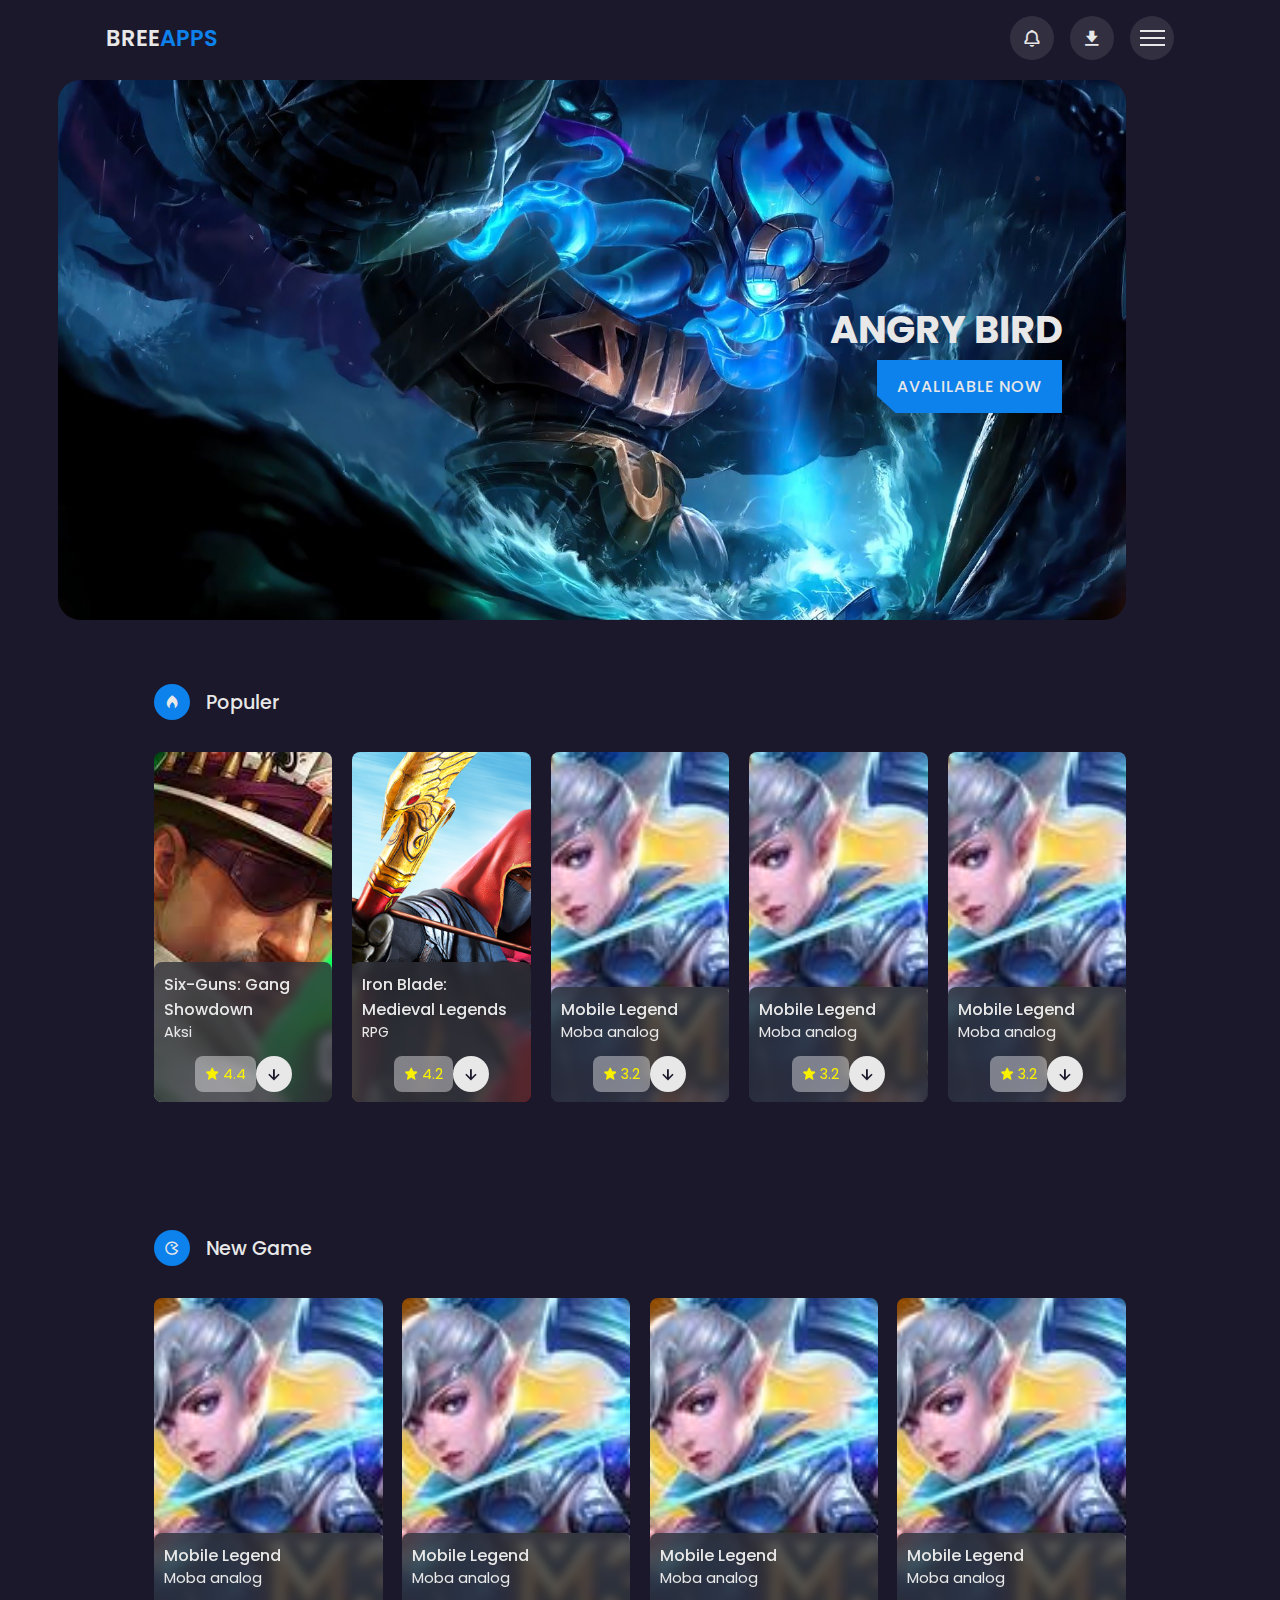
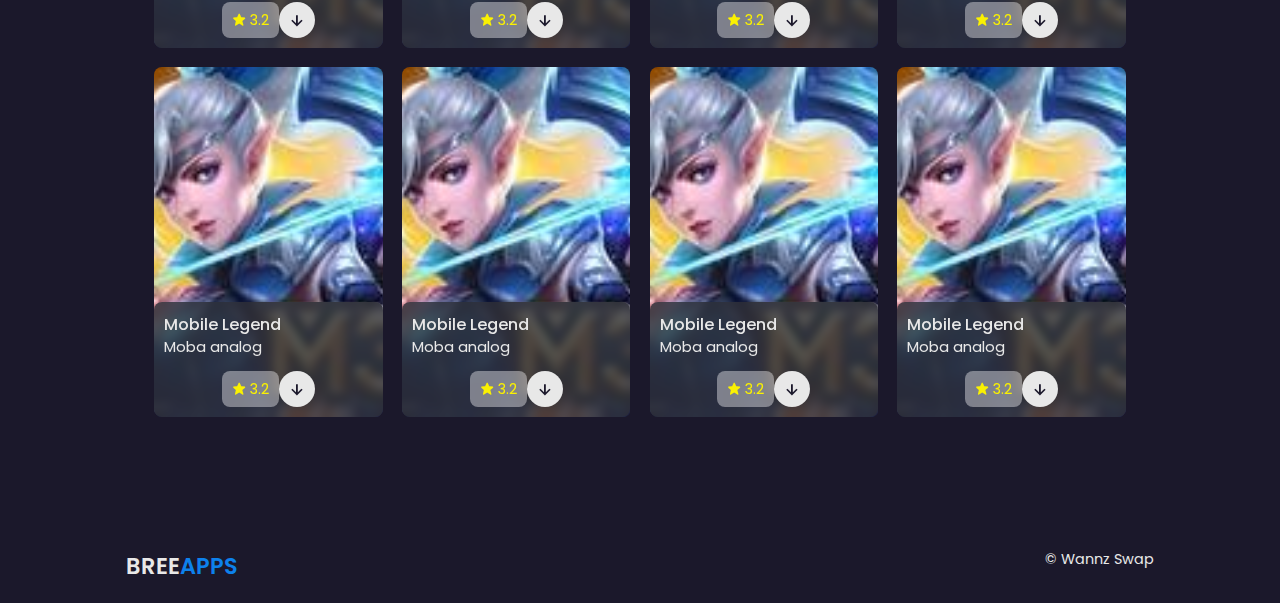
==== index.html @ 5d50002e "Add files via upload" ====
<!DOCTYPE html>
<html lang="en">

<head>
    <meta charset="UTF-8">
    <meta http-equiv="X-UA-Compatible" content="IE=edge">
    <meta name="viewport" content="width=device-width, initial-scale=1.0">
    <title>BreeApps</title>
    <link rel="stylesheet" href="css/style.css">
    <link rel="shortcut icon" href="img/slide.jpg" type="image/x-icon">
    <link href='https://unpkg.com/boxicons@2.1.2/css/boxicons.min.css' rel='stylesheet'>
    <link rel="stylesheet" href="css/swiper-bundle.css">
    <link rel="stylesheet" href="https://cdn.jsdelivr.net/npm/swiper@8/swiper-bundle.min.css" />

</head>

<body>
    <div class="progress">
        <div class="progress-bar" id="scrool-bar">

        </div>
    </div>
    <!--Header-->
    <header>
        <!--Nav-->
        <div class="nav container">
            <!--Logo-->
            <a href="index.html" class="logo">Bree<span>Apps</span></a>
            <!--NavIcons-->
            <div class="nav-icons">
                <i class="bx bx-bell bx-tada" id="bell-icon"><span></span></i>
                <i class="bx bxs-download"></i>
                <div class="menu-icon">
                    <div class="line1"></div>
                    <div class="line2"></div>
                    <div class="line3"></div>
                </div>
            </div>
            <div class="menu">
                <img src="img/slide.jpg" alt="">
                <div class="navbar">
                    <li><a href="index.html">Home</a></li>
                    <li><a href="#trending">Trending</a></li>
                    <li><a href="new">New Games</a></li>
                    <li><a href="#action">Action Games</a></li>
                    <li><a href="#contact">Contact</a></li>
                </div>
            </div>






            <div class="notification">
                <div class="notification-box">
                    <i class='bx bxs-check-circle'></i>
                    <p>File anda sedang di download</p>
                </div>
                <div class="notification-box box-color">
                    <i class='bx bxs-x-circle'></i>
                    <p>File error tidak bisa di download</p>
                </div>
            </div>
        </div>
    </header>

    <section class="home container" id="home">
        <img src="img/slide.jpg" alt="" srcset="">
        <div class="home-text">
            <h1>Angry Bird</h1>
            <a href="#" class="btn">Avalilable now</a>
    </section>




    <section class="trending container">
        <div class="heading">
            <i class="bx bxs-flame"></i>
            <h2>Populer</h2>
        </div>





        <div class="trending-content swiper">
            <div class="swiper-wrapper">

                <!--Slide1-->
                <div class="swiper-slide">
                    <div class="box">
                        <img src="img/six-guns.jpg" alt="" srcset="">
                        <div class="box-text">
                            <h2>Six-Guns: Gang Showdown</h2>
                            <h3>Aksi</h3>
                            <div class="rating-download">
                                <div class="rating">
                                    <i class="bx bxs-star"></i>
                                    <span>4.4</span>
                                </div>
                                <a href="six-guns.html" class="box-btn"><i class='bx bx-down-arrow-alt'></i></a>
                            </div>
                        </div>
                    </div>
                </div>
                <!--Slide2-->
                <div class="swiper-slide">
                    <div class="box">
                        <img src="img/Iron Blade-logo.png" alt="" srcset="">
                        <div class="box-text">
                            <h2>Iron Blade: Medieval Legends</h2>
                            <h3>RPG</h3>
                            <div class="rating-download">
                                <div class="rating">
                                    <i class="bx bxs-star"></i>
                                    <span>4.2</span>
                                </div>
                                <a href="download.html" class="box-btn"><i class='bx bx-down-arrow-alt'></i></a>
                            </div>
                        </div>
                    </div>
                </div>


                <!--Slide1-->
                <div class="swiper-slide">
                    <div class="box">
                        <img src="img/mlbb.jpg" alt="" srcset="">
                        <div class="box-text">
                            <h2>Mobile Legend</h2>
                            <h3>Moba analog</h3>
                            <div class="rating-download">
                                <div class="rating">
                                    <i class="bx bxs-star"></i>
                                    <span>3.2</span>
                                </div>
                                <a href="#" class="box-btn"><i class='bx bx-down-arrow-alt'></i></a>
                            </div>
                        </div>
                    </div>
                </div>
                <!--Slide1-->
                <div class="swiper-slide">
                    <div class="box">
                        <img src="img/mlbb.jpg" alt="" srcset="">
                        <div class="box-text">
                            <h2>Mobile Legend</h2>
                            <h3>Moba analog</h3>
                            <div class="rating-download">
                                <div class="rating">
                                    <i class="bx bxs-star"></i>
                                    <span>3.2</span>
                                </div>
                                <a href="#" class="box-btn"><i class='bx bx-down-arrow-alt'></i></a>
                            </div>
                        </div>
                    </div>
                </div>
                <!--Slide1-->
                <div class="swiper-slide">
                    <div class="box">
                        <img src="img/mlbb.jpg" alt="" srcset="">
                        <div class="box-text">
                            <h2>Mobile Legend</h2>
                            <h3>Moba analog</h3>
                            <div class="rating-download">
                                <div class="rating">
                                    <i class="bx bxs-star"></i>
                                    <span>3.2</span>
                                </div>
                                <a href="#" class="box-btn"><i class='bx bx-down-arrow-alt'></i></a>
                            </div>
                        </div>
                    </div>
                </div>
                <!--Slide1-->
                <div class="swiper-slide">
                    <div class="box">
                        <img src="img/mlbb.jpg" alt="" srcset="">
                        <div class="box-text">
                            <h2>Mobile Legend</h2>
                            <h3>Moba analog</h3>
                            <div class="rating-download">
                                <div class="rating">
                                    <i class="bx bxs-star"></i>
                                    <span>3.2</span>
                                </div>
                                <a href="#" class="box-btn"><i class='bx bx-down-arrow-alt'></i></a>
                            </div>
                        </div>
                    </div>
                </div>
                <!--Slide1-->
                <div class="swiper-slide">
                    <div class="box">
                        <img src="img/mlbb.jpg" alt="" srcset="">
                        <div class="box-text">
                            <h2>Mobile Legend</h2>
                            <h3>Moba analog</h3>
                            <div class="rating-download">
                                <div class="rating">
                                    <i class="bx bxs-star"></i>
                                    <span>3.2</span>
                                </div>
                                <a href="#" class="box-btn"><i class='bx bx-down-arrow-alt'></i></a>
                            </div>
                        </div>
                    </div>
                </div>



            </div>
        </div>

    </section>






    <section class="new container" id="new">
        <div class="heading">
            <i class="bx bx-game"></i>
            <h2>New Game</h2>
        </div>

        <div class="new-content">
            <!--Box1-->
            <div class="box">
                <img src="img/mlbb.jpg" alt="" srcset="">
                <div class="box-text">
                    <h2>Mobile Legend</h2>
                    <h3>Moba analog</h3>
                    <div class="rating-download">
                        <div class="rating">
                            <i class="bx bxs-star"></i>
                            <span>3.2</span>
                        </div>
                        <a href="#" class="box-btn"><i class='bx bx-down-arrow-alt'></i></a>
                    </div>
                </div>
            </div>

            <!--Box1-->
            <div class="box">
                <img src="img/mlbb.jpg" alt="" srcset="">
                <div class="box-text">
                    <h2>Mobile Legend</h2>
                    <h3>Moba analog</h3>
                    <div class="rating-download">
                        <div class="rating">
                            <i class="bx bxs-star"></i>
                            <span>3.2</span>
                        </div>
                        <a href="#" class="box-btn"><i class='bx bx-down-arrow-alt'></i></a>
                    </div>
                </div>
            </div>

            <!--Box1-->
            <div class="box">
                <img src="img/mlbb.jpg" alt="" srcset="">
                <div class="box-text">
                    <h2>Mobile Legend</h2>
                    <h3>Moba analog</h3>
                    <div class="rating-download">
                        <div class="rating">
                            <i class="bx bxs-star"></i>
                            <span>3.2</span>
                        </div>
                        <a href="#" class="box-btn"><i class='bx bx-down-arrow-alt'></i></a>
                    </div>
                </div>
            </div>

            <!--Box1-->
            <div class="box">
                <img src="img/mlbb.jpg" alt="" srcset="">
                <div class="box-text">
                    <h2>Mobile Legend</h2>
                    <h3>Moba analog</h3>
                    <div class="rating-download">
                        <div class="rating">
                            <i class="bx bxs-star"></i>
                            <span>3.2</span>
                        </div>
                        <a href="#" class="box-btn"><i class='bx bx-down-arrow-alt'></i></a>
                    </div>
                </div>
            </div>

            <!--Box1-->
            <div class="box">
                <img src="img/mlbb.jpg" alt="" srcset="">
                <div class="box-text">
                    <h2>Mobile Legend</h2>
                    <h3>Moba analog</h3>
                    <div class="rating-download">
                        <div class="rating">
                            <i class="bx bxs-star"></i>
                            <span>3.2</span>
                        </div>
                        <a href="#" class="box-btn"><i class='bx bx-down-arrow-alt'></i></a>
                    </div>
                </div>
            </div>

            <!--Box1-->
            <div class="box">
                <img src="img/mlbb.jpg" alt="" srcset="">
                <div class="box-text">
                    <h2>Mobile Legend</h2>
                    <h3>Moba analog</h3>
                    <div class="rating-download">
                        <div class="rating">
                            <i class="bx bxs-star"></i>
                            <span>3.2</span>
                        </div>
                        <a href="#" class="box-btn"><i class='bx bx-down-arrow-alt'></i></a>
                    </div>
                </div>
            </div>
            <!--Box1-->
            <div class="box">
                <img src="img/mlbb.jpg" alt="" srcset="">
                <div class="box-text">
                    <h2>Mobile Legend</h2>
                    <h3>Moba analog</h3>
                    <div class="rating-download">
                        <div class="rating">
                            <i class="bx bxs-star"></i>
                            <span>3.2</span>
                        </div>
                        <a href="#" class="box-btn"><i class='bx bx-down-arrow-alt'></i></a>
                    </div>
                </div>
            </div>
            <!--Box1-->
            <div class="box">
                <img src="img/mlbb.jpg" alt="" srcset="">
                <div class="box-text">
                    <h2>Mobile Legend</h2>
                    <h3>Moba analog</h3>
                    <div class="rating-download">
                        <div class="rating">
                            <i class="bx bxs-star"></i>
                            <span>3.2</span>
                        </div>
                        <a href="#" class="box-btn"><i class='bx bx-down-arrow-alt'></i></a>
                    </div>
                </div>
            </div>


        </div>


        <div class="next-page">
            <a href="#">Next Page</a>
        </div>
    </section>





    <div class="copyright container">
        <a href="#" class="logo">Bree<span>Apps</span></a>
        <p>&#169; Wannz Swap</p>
    </div>
</body>
<script src="js/swiper-bundle.min.js"></script>
<script src="js/main.js"></script>

</html>
---- css/style.css ----
@import url('https://fonts.googleapis.com/css2?family=Poppins:ital,wght@0,500;0,600;0,700;1,400&display=swap');


* {

    font-family: 'Poppins', sans-serif;
    margin: 0;
    padding: 0;
    scroll-behavior: smooth;
    box-sizing: border-box;
    list-style: none;
    text-decoration: none;
    scroll-padding-top: 2rem;
}

:root {
    --main-color: #0d81ec;

    --dark-color: #1b182b;

    --light-color: #322f40;

    --text-color: hsl(0, 0%, 91%);

}

::selection {
    color: var(--text-color);
    background: var(--main-color);
}

section {
    padding: 4rem 3rem;
}

img {
    width: 100%;
}

body {
    color: var(--text-color);
    background: var(--dark-color);

}

.container {
    max-width: 1068px;
    margin: auto;
    width: 100%;
}

header {
    position: fixed;
    top: 0;
    left: 0;
    width: 100%;
    background: var(--dark-color);
    z-index: 100;
}

.nav {
    display: flex;
    align-items: center;
    justify-content: center;
    padding: 16px 0;

}

.logo {
    font-size: 1.4rem;
    font-weight: 600;
    color: var(--text-color);
    text-transform: uppercase;
    margin: 0 auto 0 0;
}

.logo span {
    color: var(--main-color);
}

.nav-icons {
    display: flex;
    align-items: center;
    column-gap: 1rem;
}

.nav-icons .bx {
    font-size: 20px;
    width: 44px;
    height: 44px;
    display: grid;
    place-items: center;
    color: var(--text-color);
    background: var(--light-color);
    border-radius: 50%;
    cursor: pointer;
}

#bell-icon {
    position: relative;
}

#bell-icon span {
    content: '';
    width: 5px;
    height: 5px;
    border-radius: 50%;
    background: var(--light-color);
    position: absolute;
    top: 10rem;
    right: 14px;
}

.menu-icon {
    display: flex;
    flex-direction: column;
    align-items: center;
    justify-content: center;
    row-gap: 5px;
    width: 44px;
    height: 44px;
    border-radius: 50%;
    background: var(--light-color);
    z-index: 200;
    transition: 0.3s;
}

.menu-icon div {
    display: block;
    background: var(--text-color);
    height: 2px;
    width: 25px;
    transition: 0.3s;

}

.move .line1 {
    transform: rotate(-45deg) translate(-5px, 5px);
}

.move .line2 {
    opacity: 0;
}

.move .line3 {
    transform: rotate(45deg) translate(-5px, -5px);
}

.menu {
    position: fixed;
    left: 0;
    top: 0;
    width: 100%;
    height: 100vh;
    background: rgb(0, 0, 14, 0.9);
    z-index: 106;
    display: flex;
    align-items: center;
    justify-content: space-between;
    transition: 0.5s;
    clip-path: circle(0% at 100% 0%);
}

.menu.active {
    clip-path: circle(144% at 100% 0%);
}

.menu img {
    width: 700px;
}

.navbar {
    display: grid;
    row-gap: 1rem;
    text-align: right;
    padding-right: 2rem;
}

.navbar a {
    font-size: 1.2rem;
    color: var(--text-color);
    font-weight: 500;
    transition: 0.2s;

}

.navbar a:hover {
    border-bottom: 4px solid var(--main-color);
    font-size: 1.5rem;
}

.notification {
    position: absolute;
    top: 110%;
    right: 5rem;
    background: var(--light-color);
    width: 300px;
    height: 350px;
    border-radius: 0.5rem;
    padding: 10px;
    display: flex;
    flex-direction: column;
    row-gap: 1rem;
    clip-path: circle(0% at 100% 0%);

}

.notification.active {
    clip-path: circle(144% at 100% 0%);
    transition: 0.3s;
}

.notification-box {
    display: flex;
    align-items: baseline;
    column-gap: 1rem;
    border-radius: 0.5rem;
    background: var(--dark-color);
    padding: 10px;


}

.notification-box .bx {
    color: #faf102;
}

.box-color .bx {
    color: var(--main-color);


}

.box-color {
    background: hsl(0, 0%, 100%, 0.4);
}







.home {
    position: relative;
    min-height: 540px;
    display: flex;
    align-items: center;
    justify-content: flex-end;
    margin-top: 5rem;

}

.home img {
    position: absolute;
    width: 100%;
    height: 100%;
    object-fit: cover;
    border-radius: 1.4rem;
    z-index: -1;
}

.home-text {
    padding-right: 4rem;
    text-align: right;

}

.home-text h1 {
    font-size: 2.4rem;
    text-transform: uppercase;
    color: var(--text-color);
    margin-bottom: 1rem;
}

.btn {
    background: var(--main-color);
    padding: 15px 20px;
    color: var(--text-color);
    text-transform: uppercase;
    font-size: 1rem;
    letter-spacing: 1px;
    font-weight: 500;
    clip-path: polygon(0 0, 100% 0%, 100% 100%, 10% 100%, 0% 68%);
}

.btn:hover {
    background: var(--light-color);
    transition: 0.3s all linear;
}






.heading {
    display: flex;
    align-items: center;
    column-gap: 1rem;
    margin-bottom: 2rem;
}

.heading .bx {
    font: 21 px;
    color: var(--text-color);
    background: var(--main-color);
    padding: 10px;
    border-radius: 5rem;
}

.heading h2 {
    font-size: 1.2rem;
    font-weight: 500;
}


.box {
    position: relative;
    width: 100%;
    height: 350px;
    border-radius: 0.5;
}

.box img {
    width: 100%;
    height: 100%;
    object-fit: cover;
    border-radius: 0.5rem;

}

.box .box-text {
    position: absolute;
    right: 0;
    left: 0;
    bottom: 0;
    padding: 10px;
    background: hsl(227, 10%, 20%, 0.8);
    backdrop-filter: blur(4px);
    border-radius: 0.5rem;


}

.box .box-text h2 {
    font-size: 1rem;
    font-weight: 500;
}

.box .box-text h3 {
    font-size: 0.9rem;
    font-weight: 400;
    margin-bottom: 0.8rem;
}

.rating-download {
    display: flex;
    justify-content: space-between;
}

.rating {

    display: flex;
    align-items: center;
    column-gap: 4px;
    background: hsl(0, 0%, 100%, 0.4);
    padding: 4px 10px;
    border-radius: 0.5rem;
}

.rating .bx {
    color: #faf102;
    font-size: 0.9rem;
}

.rating span {
    color: #faf102;
    font-size: 0.9rem;
}

.box-btn .bx {

    padding: 8px;
    background: var(--text-color);
    border-radius: 5rem;
    color: var(--dark-color);
    font-weight: 400;
    font-size: 20px;

}

.box-btn .bx:hover {
    background: var(--main-color);
}











.new-content {
    display: grid;
    grid-template-columns: repeat(auto-fit, minmax(200px, auto));
    gap: 1.2rem;
}

.next-page {

    display: flex;
    justify-content: center;
    align-items: center;
    margin-top: 3rem;
}

.next-page a {
    display: none;
    background: var(--main-color);
    padding: 12px 20px;
    color: var(--text-color);
    letter-spacing: 1px;
    font-weight: 500;
}

.next-page a:hover {
    background: var(--light-color);
    transition: 0.3s all linear;
}

.copyright {
    display: flex;
    justify-content: space-between;
    padding: 20px;
}

.copyright p {
    font-size: 0.9rem;
    color: var(--text-color);

}

.video-container video {
    width: 100%;
    aspect-ratio: 16/9;
}

.video-container {
    margin-top: 5rem;
}

.about {
    text-align: center;
    margin-top: 2rem;
}

.about h2 {
    display: inline-flex;
    font-size: 1.4rem;
    font-weight: 500;
    border-bottom: 4px solid var(--main-color);
}

.about p {
    font-size: 0.983rem;
    margin-top: 2rem;
    text-align: justify;
}


.screenshoot {
    text-align: center;
    margin-top: 10rem;
}

.screenshoot h2 {
    display: inline-flex;
    font-size: 1.4rem;
    font-weight: 500;
    border-bottom: 4px solid var(--main-color);
    margin: 1.2rem 0;
}

.screenshot-content {
    display: grid;
    grid-template-columns: repeat(auto-fit, minmax(px, auto));
    gap: 20px;
    justify-content: center;
    max-width: 800px;
    margin: auto;
    width: 100%;
}

.screenshot-content img {
    width: 100%;
    height: 440px;
    object-fit: cover;
}

.download {
    max-width: 800px;
    margin: auto;
    width: 100%;
    display: grid;
    justify-content: center;
    margin-top: 2rem;

}

.download h2 {
    text-align: center;
    font-size: 1.4rem;
    font-weight: 500;
    margin: 1.6rem 0;
}

.download-links {
    display: grid;
    grid-template-columns: repeat(2, 1fr);
    gap: 10px;
    margin-bottom: 2rem;
}

.download-links a {
    text-align: center;
    background: var(--main-color);
    padding: 12px 20px;
    color: var(--light-color);
    letter-spacing: 1px;
    font-weight: 500;
}

.download-links a:hover {
    background: var(--light-color);
    color: var(--text-color);
    transition: 0.3s all linear;
}






.box-download {
    margin-top: 10rem;
    width: 100%;
    height: 240px;
    border-radius: 0.5;
}

.box-download img {

    width: 100%;
    height: 100%;
    object-fit: contain;
    border-radius: 0.5rem;

}

.box-download .box-text {
    width: 18%;
    margin: 0 auto;
    text-align: center;
    padding: 10px;
    background: hsl(227, 10%, 20%, 0.8);
    backdrop-filter: blur(4px);
    border-radius: 0.5rem;


}

.box-download .box-text h2 {
    font-size: 1rem;
    font-weight: 500;
}

.box-download .box-text h3 {
    font-size: 0.9rem;
    font-weight: 400;
    margin-bottom: 0.8rem;
}

.rating-download {
    display: flex;
    justify-content: center;
}

.rating {
    display: flex;
    align-items: center;
    justify-content: center;
    column-gap: 4px;
    background: hsl(0, 0%, 100%, 0.4);
    padding: 4px 10px;
    border-radius: 0.5rem;
}

.rating .bx {
    color: #faf102;
    font-size: 0.9rem;
}

.rating span {
    color: #faf102;
    font-size: 0.9rem;
}


html::-webkit-scrollbar {
    display: none;
}

.progress {
    position: fixed;
    top: 0;
    left: 0;
    width: 100%;
    height: 4px;
    z-index: 300;
}

.progress-bar {
    height: 4px;
    background: var(--main-color);
    width: 0%;
}





@media (max-width: 1080px) {
    .container {
        margin: 0 auto;
        width: 90%;
    }

    .nav {
        padding: 10px 0;
    }

    .notification {
        right: 4rem;
    }

    .menu img {
        width: 500px;
    }

    section {
        padding: 3rem 0 2rem;
    }

    .home {
        margin-top: 4rem !important;
        min-height: 440px;
    }

    .home img {
        border-radius: 1rem;
    }

    .new-content {
        grid-template-columns: repeat(auto-fit, minmax(200px, auto));
    }

}

@media (max-width: 774px) {
    .notification {
        right: 2.5rem;
    }

    .menu img {
        widht: 400px;
    }

    .home {
        min-height: 300px;
    }

    .home-text h1 {
        font-size: 2rem;
    }

    .btn {
        padding: 12px 17px;
    }

    .screenshoot-content {
        grid-template-columns: repeat(auto-fit, minmax(250px, 300px));
    }
}

@media (max-width: 560px) {
    .menu img {
        display: none;
    }

    .menu {
        justify-content: flex-end;
    }

    .nav {
        padding: 8px 0;
    }

    .nav-icons .bx,
    .menu-icon {
        height: 40px;
        width: 40px;
    }

    .home {
        min-height: 240px;
    }

    .home-text {
        padding-right: 1rem;
    }

    p {
        font-size: 0.875rem;
    }

    .download-links {

        grid-template-columns: 1fr;

    }
}

@media (max-width: 368px) {
    .logo {
        font-size: 1.2rem;
    }
    .navbar a {
        font-size: 1.3rem;
    }
    .navbar a:hover {
        font-size: 1.2rem;
    }
    .notification {
        width: 500px;
    }
    .home {
        min-height: 214px;
    }
    .home-text h1{
        font-size: 1.4rem;
    }
    .heading .bx {
        padding: 8px;
    }
    .heading h2 {
        font-size: 1.1rem;
    }
    .box {
        height: 420px;
    }
    .copyright {
        flex-direction: column;
        align-items: center;
        row-gap: 1rem;
    }
    .copyright .logo {
        margin: 0;
    }
    .about h2,
    .screenshoot h2 {
        font-size: 1.2rem;
    }
}
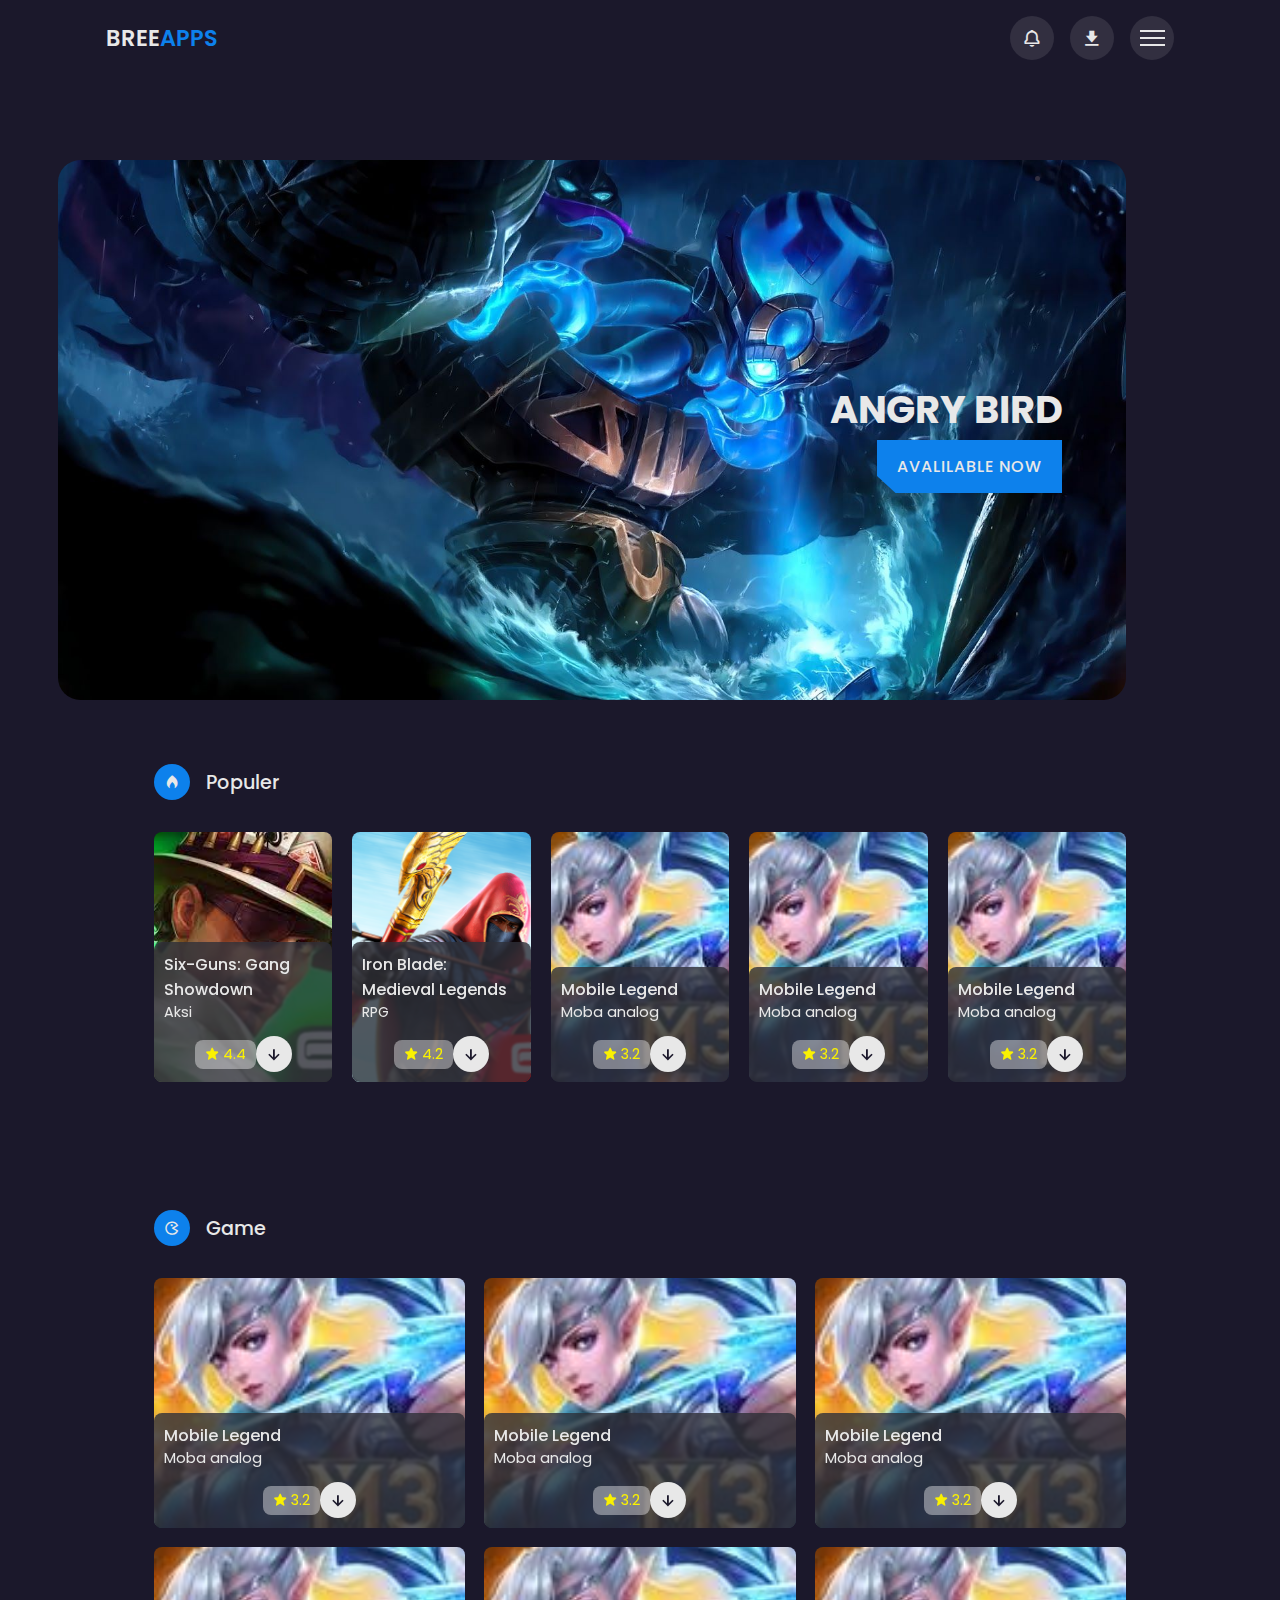
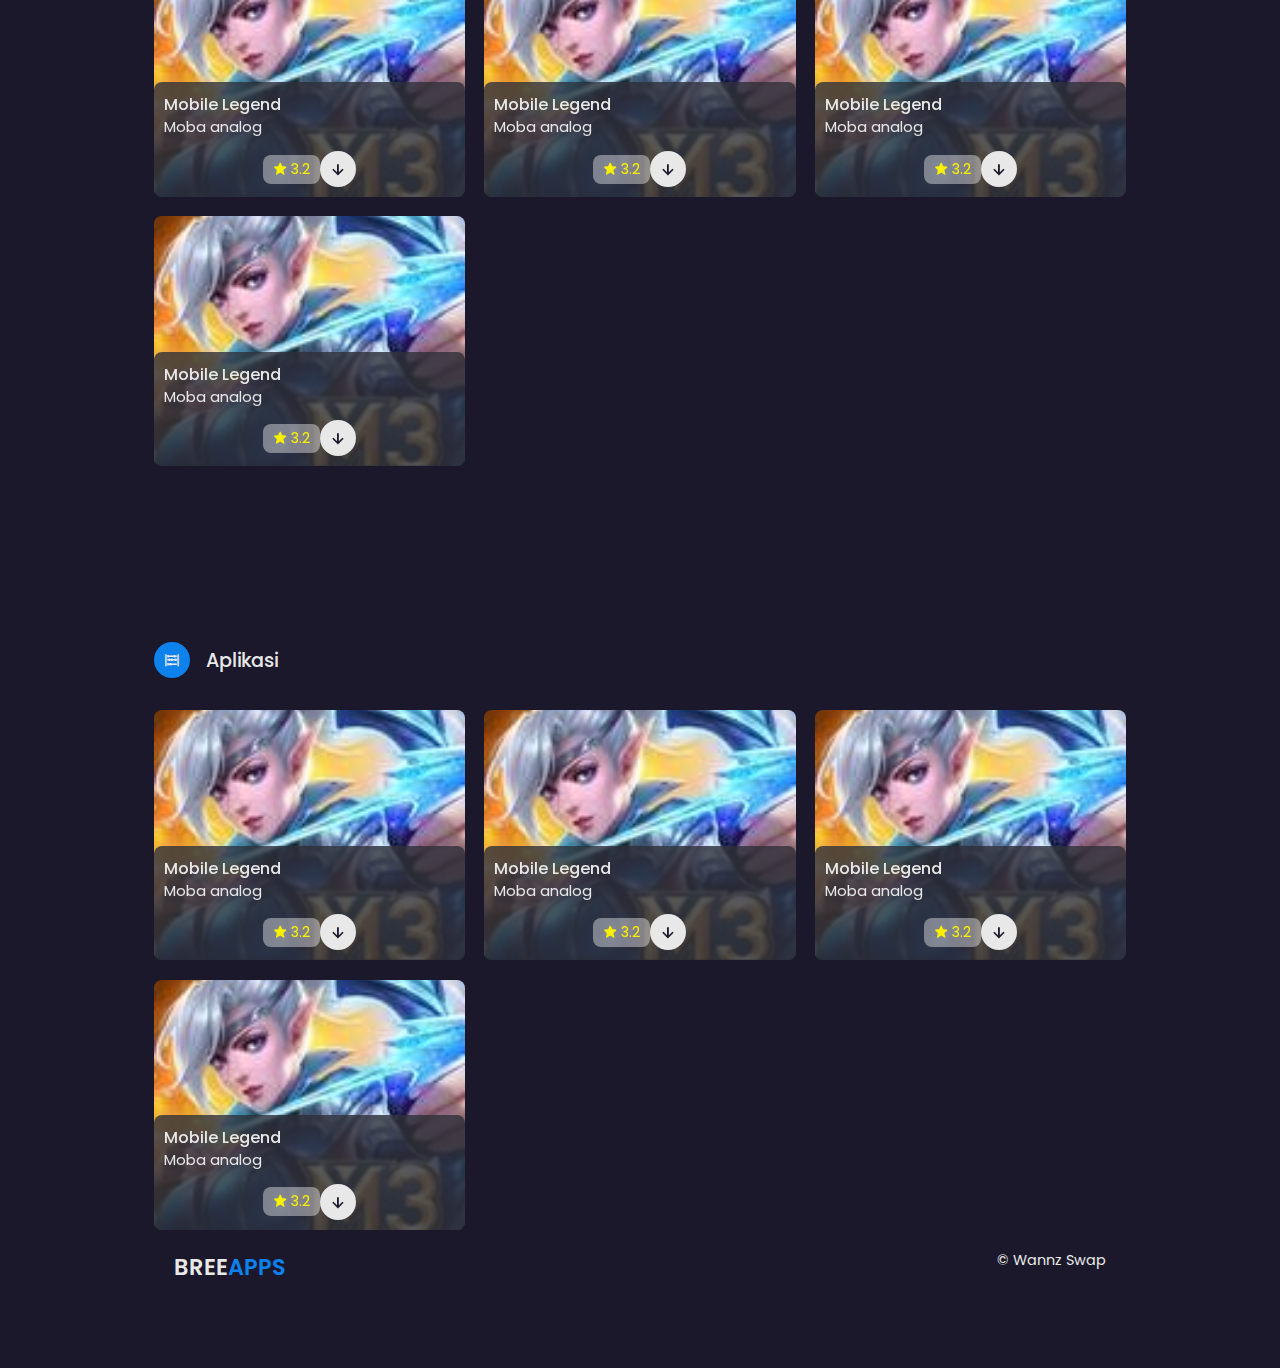
==== commit 3895cfb4: "Add files via upload" ====
--- a/index.html
+++ b/index.html
@@ -105,7 +105,7 @@
                         </div>
                     </div>
                 </div>
-                <!--Slide2-->
+                <!--Slide3-->
                 <div class="swiper-slide">
                     <div class="box">
                         <img src="img/Iron Blade-logo.png" alt="" srcset="">
@@ -124,7 +124,7 @@
                 </div>
 
 
-                <!--Slide1-->
+                <!--Slide4-->
                 <div class="swiper-slide">
                     <div class="box">
                         <img src="img/mlbb.jpg" alt="" srcset="">
@@ -141,7 +141,7 @@
                         </div>
                     </div>
                 </div>
-                <!--Slide1-->
+                <!--Slide5-->
                 <div class="swiper-slide">
                     <div class="box">
                         <img src="img/mlbb.jpg" alt="" srcset="">
@@ -158,7 +158,7 @@
                         </div>
                     </div>
                 </div>
-                <!--Slide1-->
+                <!--Slide6-->
                 <div class="swiper-slide">
                     <div class="box">
                         <img src="img/mlbb.jpg" alt="" srcset="">
@@ -175,40 +175,7 @@
                         </div>
                     </div>
                 </div>
-                <!--Slide1-->
-                <div class="swiper-slide">
-                    <div class="box">
-                        <img src="img/mlbb.jpg" alt="" srcset="">
-                        <div class="box-text">
-                            <h2>Mobile Legend</h2>
-                            <h3>Moba analog</h3>
-                            <div class="rating-download">
-                                <div class="rating">
-                                    <i class="bx bxs-star"></i>
-                                    <span>3.2</span>
-                                </div>
-                                <a href="#" class="box-btn"><i class='bx bx-down-arrow-alt'></i></a>
-                            </div>
-                        </div>
-                    </div>
-                </div>
-                <!--Slide1-->
-                <div class="swiper-slide">
-                    <div class="box">
-                        <img src="img/mlbb.jpg" alt="" srcset="">
-                        <div class="box-text">
-                            <h2>Mobile Legend</h2>
-                            <h3>Moba analog</h3>
-                            <div class="rating-download">
-                                <div class="rating">
-                                    <i class="bx bxs-star"></i>
-                                    <span>3.2</span>
-                                </div>
-                                <a href="#" class="box-btn"><i class='bx bx-down-arrow-alt'></i></a>
-                            </div>
-                        </div>
-                    </div>
-                </div>
+
 
 
 
@@ -225,7 +192,7 @@
     <section class="new container" id="new">
         <div class="heading">
             <i class="bx bx-game"></i>
-            <h2>New Game</h2>
+            <h2>Game</h2>
         </div>
 
         <div class="new-content">
@@ -339,21 +306,7 @@
                     </div>
                 </div>
             </div>
-            <!--Box1-->
-            <div class="box">
-                <img src="img/mlbb.jpg" alt="" srcset="">
-                <div class="box-text">
-                    <h2>Mobile Legend</h2>
-                    <h3>Moba analog</h3>
-                    <div class="rating-download">
-                        <div class="rating">
-                            <i class="bx bxs-star"></i>
-                            <span>3.2</span>
-                        </div>
-                        <a href="#" class="box-btn"><i class='bx bx-down-arrow-alt'></i></a>
-                    </div>
-                </div>
-            </div>
+
 
 
         </div>
@@ -366,12 +319,85 @@
 
 
 
-
-
-    <div class="copyright container">
-        <a href="#" class="logo">Bree<span>Apps</span></a>
-        <p>&#169; Wannz Swap</p>
-    </div>
+    <section class="new container" id="new">
+        <div class="heading">
+            <i class="bx bx-abacus"></i>
+            <h2>Aplikasi</h2>
+        </div>
+
+        <div class="new-content">
+            <!--Box1-->
+            <div class="box">
+                <img src="img/mlbb.jpg" alt="" srcset="">
+                <div class="box-text">
+                    <h2>Mobile Legend</h2>
+                    <h3>Moba analog</h3>
+                    <div class="rating-download">
+                        <div class="rating">
+                            <i class="bx bxs-star"></i>
+                            <span>3.2</span>
+                        </div>
+                        <a href="#" class="box-btn"><i class='bx bx-down-arrow-alt'></i></a>
+                    </div>
+                </div>
+            </div>
+
+            <!--Box2-->
+            <div class="box">
+                <img src="img/mlbb.jpg" alt="" srcset="">
+                <div class="box-text">
+                    <h2>Mobile Legend</h2>
+                    <h3>Moba analog</h3>
+                    <div class="rating-download">
+                        <div class="rating">
+                            <i class="bx bxs-star"></i>
+                            <span>3.2</span>
+                        </div>
+                        <a href="#" class="box-btn"><i class='bx bx-down-arrow-alt'></i></a>
+                    </div>
+                </div>
+            </div>
+
+            <!--Box3-->
+            <div class="box">
+                <img src="img/mlbb.jpg" alt="" srcset="">
+                <div class="box-text">
+                    <h2>Mobile Legend</h2>
+                    <h3>Moba analog</h3>
+                    <div class="rating-download">
+                        <div class="rating">
+                            <i class="bx bxs-star"></i>
+                            <span>3.2</span>
+                        </div>
+                        <a href="#" class="box-btn"><i class='bx bx-down-arrow-alt'></i></a>
+                    </div>
+                </div>
+            </div>
+            
+            <!--Box4-->
+            <div class="box">
+                <img src="img/mlbb.jpg" alt="" srcset="">
+                <div class="box-text">
+                    <h2>Mobile Legend</h2>
+                    <h3>Moba analog</h3>
+                    <div class="rating-download">
+                        <div class="rating">
+                            <i class="bx bxs-star"></i>
+                            <span>3.2</span>
+                        </div>
+                        <a href="#" class="box-btn"><i class='bx bx-down-arrow-alt'></i></a>
+                    </div>
+                </div>
+            </div>
+
+        </div>
+
+
+
+        <div class="copyright container">
+            <a href="#" class="logo">Bree<span>Apps</span></a>
+            <p>&#169; Wannz Swap</p>
+        </div>
 </body>
 <script src="js/swiper-bundle.min.js"></script>
 <script src="js/main.js"></script>
--- a/css/style.css
+++ b/css/style.css
@@ -13,16 +13,16 @@
     scroll-padding-top: 2rem;
 }
 
-:root {
-    --main-color: #0d81ec;
-
-    --dark-color: #1b182b;
-
-    --light-color: #322f40;
-
-    --text-color: hsl(0, 0%, 91%);
-
-}
+    :root {
+        --main-color: #0d81ec;
+
+        --dark-color: #1b182b;
+
+        --light-color: #322f40;
+
+        --text-color: hsl(0, 0%, 91%);
+
+    }
 
 ::selection {
     color: var(--text-color);
@@ -247,7 +247,7 @@
     display: flex;
     align-items: center;
     justify-content: flex-end;
-    margin-top: 5rem;
+    margin-top: 10rem;
 
 }
 
@@ -318,7 +318,7 @@
 .box {
     position: relative;
     width: 100%;
-    height: 350px;
+    height: 250px;
     border-radius: 0.5;
 }
 
@@ -337,7 +337,7 @@
     bottom: 0;
     padding: 10px;
     background: hsl(227, 10%, 20%, 0.8);
-    backdrop-filter: blur(4px);
+    backdrop-filter: blur(1px);
     border-radius: 0.5rem;
 
 
@@ -406,7 +406,7 @@
 
 .new-content {
     display: grid;
-    grid-template-columns: repeat(auto-fit, minmax(200px, auto));
+    grid-template-columns: repeat(auto-fit, minmax(250px, auto));
     gap: 1.2rem;
 }
 
@@ -496,6 +496,7 @@
 }
 
 .screenshot-content img {
+    margin-top: 5rem;
     width: 100%;
     height: 440px;
     object-fit: cover;
@@ -545,11 +546,15 @@
 
 
 
+
+
 .box-download {
     margin-top: 10rem;
     width: 100%;
-    height: 240px;
+    height: 200px;
     border-radius: 0.5;
+
+
 }
 
 .box-download img {
@@ -559,32 +564,39 @@
     object-fit: contain;
     border-radius: 0.5rem;
 
+
 }
 
 .box-download .box-text {
-    width: 18%;
+    width: 205px;
     margin: 0 auto;
+    justify-content: center;
+    align-items: center;
     text-align: center;
-    padding: 10px;
+    padding: 1px;
     background: hsl(227, 10%, 20%, 0.8);
     backdrop-filter: blur(4px);
     border-radius: 0.5rem;
 
 
+
 }
 
 .box-download .box-text h2 {
     font-size: 1rem;
     font-weight: 500;
+
 }
 
 .box-download .box-text h3 {
+    align-items: center;
     font-size: 0.9rem;
     font-weight: 400;
     margin-bottom: 0.8rem;
 }
 
 .rating-download {
+    align-items: center;
     display: flex;
     justify-content: center;
 }
@@ -667,6 +679,9 @@
     .new-content {
         grid-template-columns: repeat(auto-fit, minmax(200px, auto));
     }
+    .screenshoot {
+        margin-top: 10rem;
+    }
 
 }
 
@@ -676,7 +691,7 @@
     }
 
     .menu img {
-        widht: 400px;
+        width: 400px;
     }
 
     .home {
@@ -692,8 +707,17 @@
     }
 
     .screenshoot-content {
-        grid-template-columns: repeat(auto-fit, minmax(250px, 300px));
-    }
+        grid-template-columns: repeat(auto-fit, minmax(200px, 200px));
+    }
+    .screenshoot {
+        margin-top: 10rem;
+    }
+    .box {
+        width: 100%;
+        height: 340px;
+    }
+   
+
 }
 
 @media (max-width: 560px) {
@@ -732,44 +756,56 @@
         grid-template-columns: 1fr;
 
     }
+
 }
 
 @media (max-width: 368px) {
     .logo {
         font-size: 1.2rem;
     }
+
     .navbar a {
         font-size: 1.3rem;
     }
+
     .navbar a:hover {
         font-size: 1.2rem;
     }
+
     .notification {
         width: 500px;
     }
+
     .home {
         min-height: 214px;
     }
-    .home-text h1{
+
+    .home-text h1 {
         font-size: 1.4rem;
     }
+
     .heading .bx {
         padding: 8px;
     }
+
     .heading h2 {
         font-size: 1.1rem;
     }
+
     .box {
         height: 420px;
     }
+
     .copyright {
         flex-direction: column;
         align-items: center;
         row-gap: 1rem;
     }
+
     .copyright .logo {
         margin: 0;
     }
+
     .about h2,
     .screenshoot h2 {
         font-size: 1.2rem;
